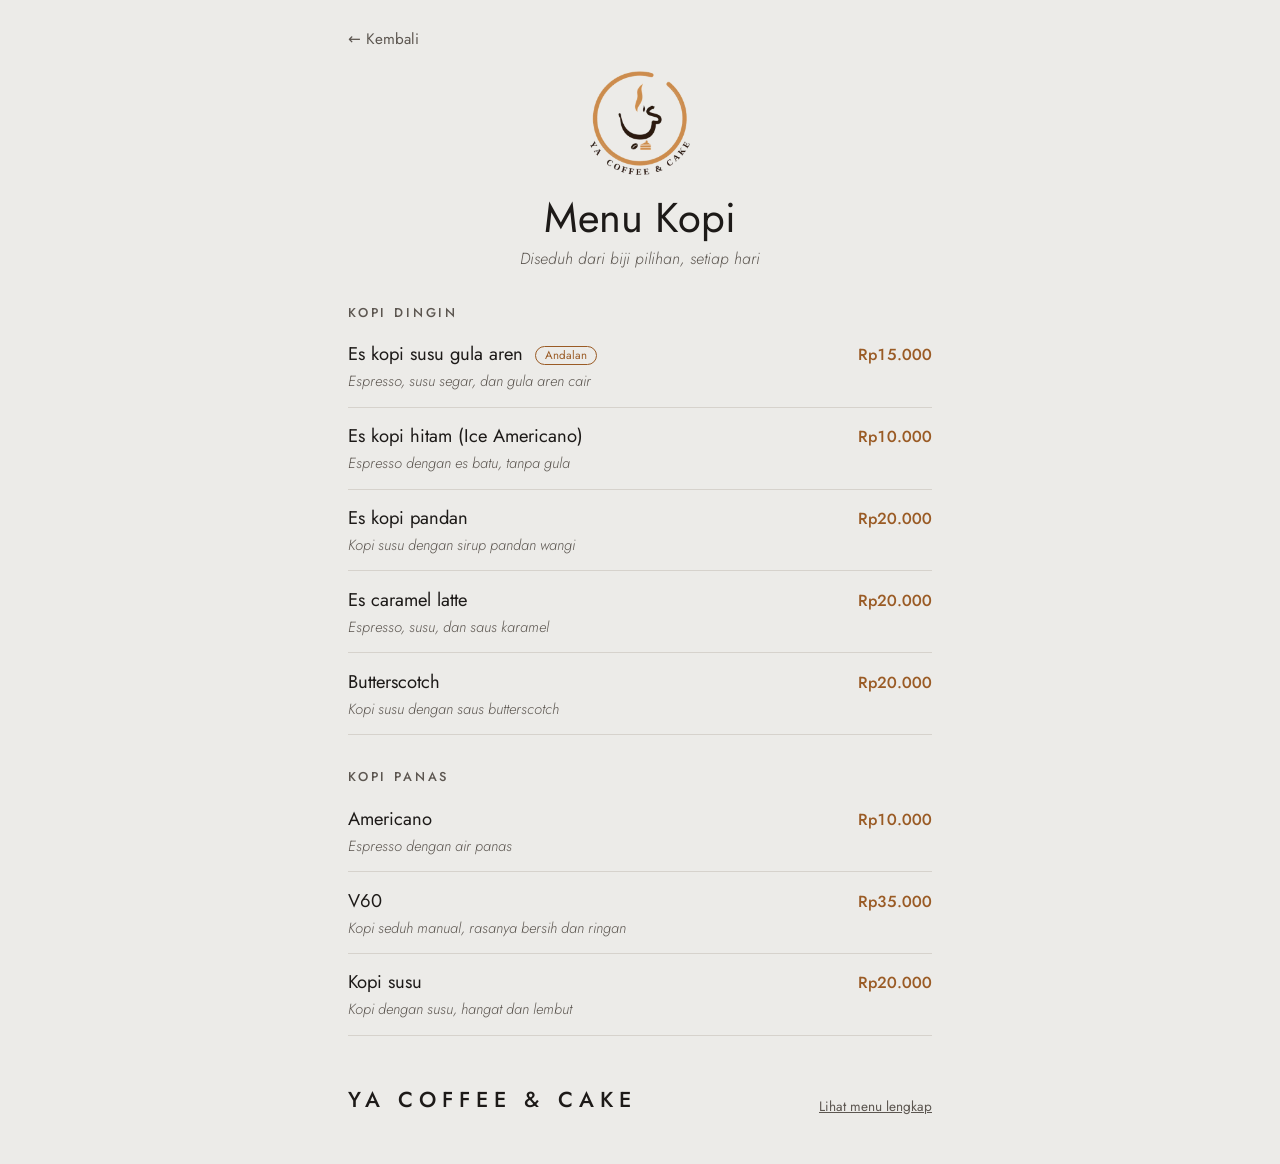
==== kopi.html @ 6aad4c63 "Add files via upload" ====
<!DOCTYPE html>
<html lang="id">
<head>
<meta charset="UTF-8">
<meta name="viewport" content="width=device-width, initial-scale=1, viewport-fit=cover">
<meta name="color-scheme" content="light">
<title>Menu Kopi · YA Coffee &amp; Cake</title>
<link rel="preconnect" href="https://fonts.googleapis.com">
<link rel="preconnect" href="https://fonts.gstatic.com" crossorigin>
<link href="https://fonts.googleapis.com/css2?family=Jost:ital,wght@0,300;0,400;0,500;1,300;1,400&display=swap" rel="stylesheet">
<style>
  :root {
    --latar: #ecebe8;
    --tinta: #1d1a18;
    --tinta-redup: #5c5650;
    --karamel: #9a5b25;
    --garis: #d6d2cc;
    padding-top: env(safe-area-inset-top, 0px);
    padding-bottom: env(safe-area-inset-bottom, 0px);
  }
  * { box-sizing: border-box; }
  body {
    margin: 0;
    background: var(--latar);
    color: var(--tinta);
    font-family: "Jost", "Segoe UI", system-ui, sans-serif;
    line-height: 1.5;
  }
  .halaman { max-width: 40rem; margin: 0 auto; padding: 1.5rem 1.75rem 3rem; }

  .kembali {
    display: inline-block;
    color: var(--tinta-redup);
    text-decoration: none;
    font-size: 0.95rem;
    padding: 0.25rem 0;
  }
  .kembali:hover { color: var(--karamel); }
  .kembali:focus-visible { outline: 3px solid var(--karamel); outline-offset: 3px; }

  .logo { display: block; width: 100px; height: auto; margin: 1rem auto 1.25rem; }
  h1 {
    font-weight: 400;
    font-size: clamp(2rem, 8vw, 2.6rem);
    line-height: 1.1;
    text-align: center;
    margin: 0 0 0.4rem;
  }
  .sub { text-align: center; color: var(--tinta-redup); font-style: italic; font-weight: 300; margin: 0 0 2rem; }

  h2 {
    font-weight: 500;
    font-size: 0.8rem;
    letter-spacing: 0.22em;
    text-transform: uppercase;
    color: var(--tinta-redup);
    margin: 2rem 0 0.25rem;
  }
  ul { list-style: none; margin: 0; padding: 0; }
  li { padding: 0.9rem 0; border-bottom: 1px solid var(--garis); }
  .baris { display: flex; justify-content: space-between; align-items: baseline; gap: 1rem; }
  .nama { font-size: 1.15rem; }
  .harga { font-weight: 500; color: var(--karamel); font-variant-numeric: tabular-nums; white-space: nowrap; }
  .ket { margin: 0.15rem 0 0; font-style: italic; font-weight: 300; font-size: 0.92rem; color: var(--tinta-redup); }
  .andalan {
    display: inline-block;
    margin-left: 0.4rem;
    padding: 0 0.55rem;
    border: 1px solid var(--karamel);
    border-radius: 999px;
    color: var(--karamel);
    font-size: 0.72rem;
    vertical-align: 0.15em;
  }

  footer {
    margin-top: 3rem;
    display: flex;
    justify-content: space-between;
    align-items: flex-end;
    gap: 1rem;
    flex-wrap: wrap;
  }
  .merek { font-weight: 500; font-size: 1.35rem; letter-spacing: 0.28em; text-transform: uppercase; margin: 0; }
  .info { margin: 0; font-size: 0.85rem; color: var(--tinta-redup); }
  .info a { color: inherit; }

  /* Logo bisa diklik, kembali ke halaman utama */
  .logo-link { display: block; width: fit-content; margin: 0 auto; border-radius: 50%; }
  .logo-link .logo { transition: transform 0.3s ease; }
  @media (hover: hover) { .logo-link:hover .logo { transform: scale(1.06); } }
  .logo-link:focus-visible { outline: 3px solid #9a5b25; outline-offset: 4px; }
  @media (prefers-reduced-motion: reduce) { .logo-link .logo { transition: none; } }
</style>
</head>
<body>
<main class="halaman">

  <a class="kembali" href="index.html">← Kembali</a>

  <a class="logo-link" href="index.html" aria-label="Ke halaman utama"><img class="logo" src="[data-uri]" alt="Logo YA Coffee &amp; Cake"></a>
  <h1>Menu Kopi</h1>
  <p class="sub">Diseduh dari biji pilihan, setiap hari</p>

  <!--
    CARA MENGUBAH MENU:
    satu menu = satu <li>...</li>. Salin untuk menambah, hapus untuk mengurangi.
    Hapus <span class="andalan">Andalan</span> kalau bukan menu andalan.
  -->

  <h2>Kopi dingin</h2>
  <ul>
    <li>
      <div class="baris"><span class="nama">Es kopi susu gula aren <span class="andalan">Andalan</span></span><span class="harga">Rp15.000</span></div>
      <p class="ket">Espresso, susu segar, dan gula aren cair</p>
    </li>
    <li>
      <div class="baris"><span class="nama">Es kopi hitam (Ice Americano)</span><span class="harga">Rp10.000</span></div>
      <p class="ket">Espresso dengan es batu, tanpa gula</p>
    </li>
    <li>
      <div class="baris"><span class="nama">Es kopi pandan</span><span class="harga">Rp20.000</span></div>
      <p class="ket">Kopi susu dengan sirup pandan wangi</p>
    </li>
    <li>
      <div class="baris"><span class="nama">Es caramel latte</span><span class="harga">Rp20.000</span></div>
      <p class="ket">Espresso, susu, dan saus karamel</p>
    </li>
    <li>
      <div class="baris"><span class="nama">Butterscotch</span><span class="harga">Rp20.000</span></div>
      <p class="ket">Kopi susu dengan saus butterscotch</p>
    </li>
  </ul>

  <h2>Kopi panas</h2>
  <ul>
    <li>
      <div class="baris"><span class="nama">Americano</span><span class="harga">Rp10.000</span></div>
      <p class="ket">Espresso dengan air panas</p>
    </li>
    <li>
      <div class="baris"><span class="nama">V60</span><span class="harga">Rp35.000</span></div>
      <p class="ket">Kopi seduh manual, rasanya bersih dan ringan</p>
    </li>
    <li>
      <div class="baris"><span class="nama">Kopi susu</span><span class="harga">Rp20.000</span></div>
      <p class="ket">Kopi dengan susu, hangat dan lembut</p>
    </li>
  </ul>

  <footer>
    <p class="merek">YA Coffee &amp; Cake</p>
    <p class="info"><a href="menu.html">Lihat menu lengkap</a></p>
  </footer>

</main>
</body>
</html>
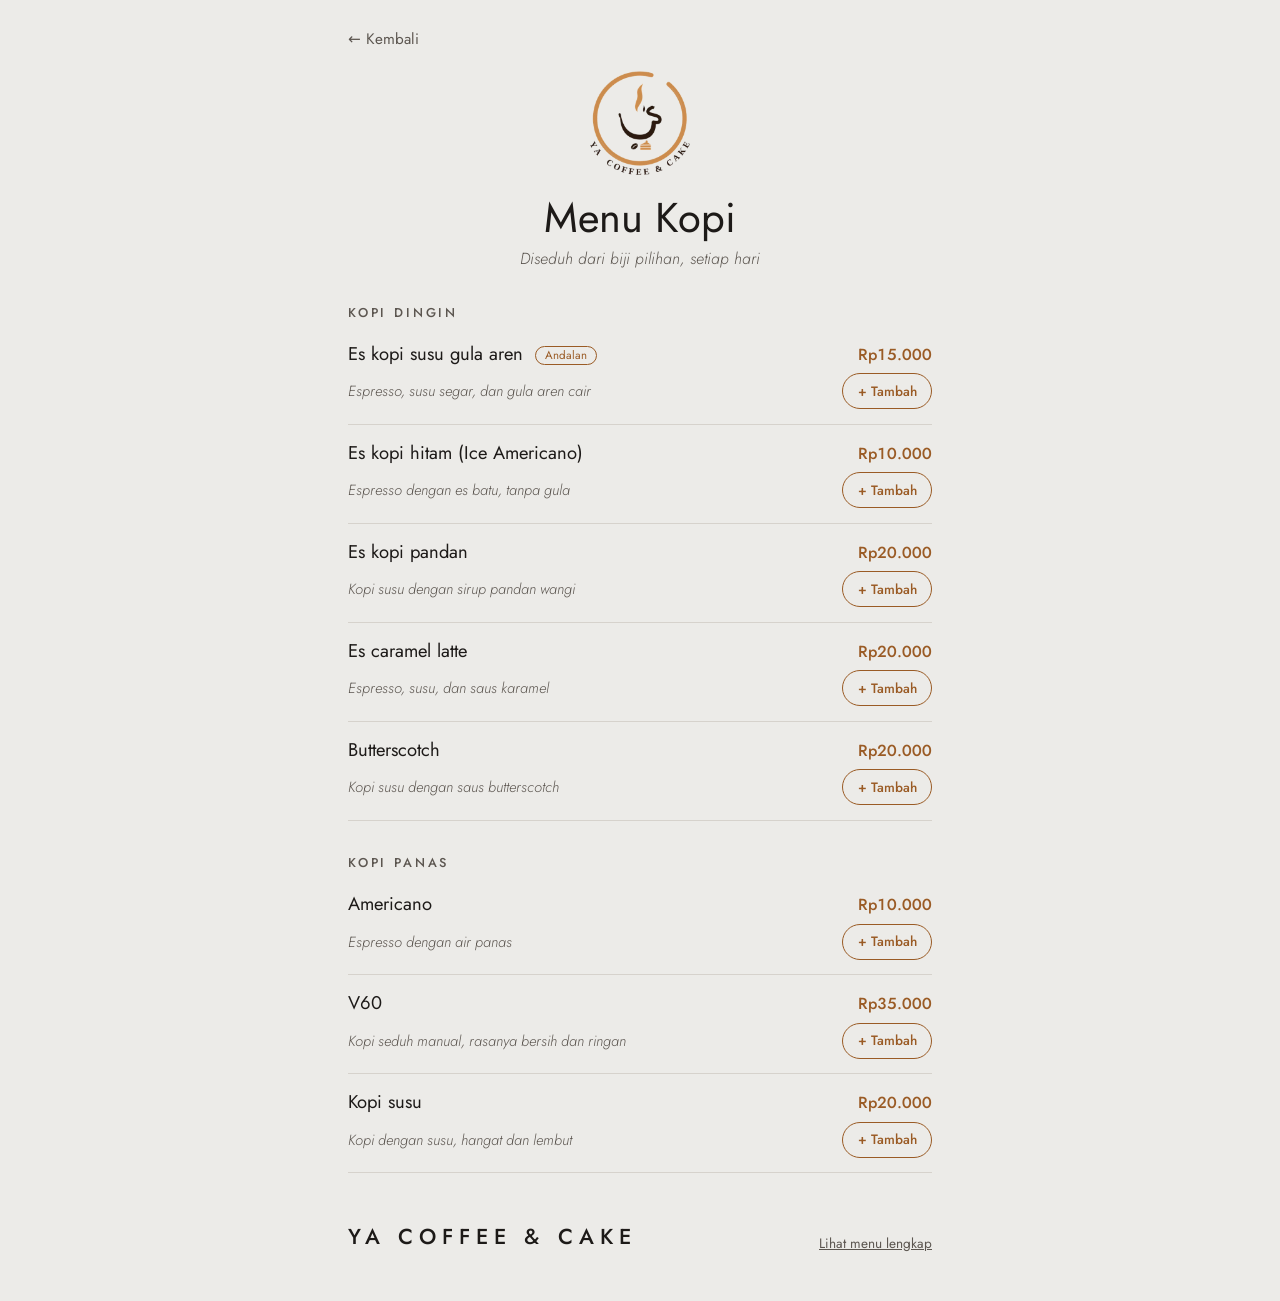
==== commit dca9430a: "Add files via upload" ====
--- a/kopi.html
+++ b/kopi.html
@@ -91,6 +91,116 @@
   @media (hover: hover) { .logo-link:hover .logo { transform: scale(1.06); } }
   .logo-link:focus-visible { outline: 3px solid #9a5b25; outline-offset: 4px; }
   @media (prefers-reduced-motion: reduce) { .logo-link .logo { transition: none; } }
+
+  /* ===================================================
+     STATUS BUKA/TUTUP + PESAN LEWAT WHATSAPP
+     =================================================== */
+  #ya-status {
+    display: flex; width: fit-content; margin: 0 auto 1.5rem;
+    align-items: center; gap: 0.5rem;
+    padding: 0.35rem 0.95rem; border-radius: 999px;
+    font-size: 0.85rem; background: rgba(255, 255, 255, 0.65); color: #3b342e;
+  }
+  .ya-titik { width: 8px; height: 8px; border-radius: 50%; background: #a39b92; flex-shrink: 0; }
+  #ya-status.ya-buka .ya-titik { background: #2f9e5b; animation: ya-denyut 2.2s infinite; }
+  @keyframes ya-denyut {
+    0% { box-shadow: 0 0 0 0 rgba(47, 158, 91, 0.55); }
+    70%, 100% { box-shadow: 0 0 0 8px rgba(47, 158, 91, 0); }
+  }
+
+  .ya-ctl { display: inline-flex; align-items: center; gap: 0.3rem; flex-shrink: 0; }
+  .ya-tambah {
+    font: inherit; font-size: 0.85rem; font-weight: 500; color: #9a5b25;
+    background: transparent; border: 1.5px solid #9a5b25; border-radius: 999px;
+    padding: 0.3rem 0.9rem; min-height: 36px; cursor: pointer;
+  }
+  .ya-tambah:hover { background: #9a5b25; color: #fff; }
+  .ya-kurang, .ya-plus {
+    width: 34px; height: 34px; border-radius: 50%; cursor: pointer;
+    border: 1.5px solid #9a5b25; background: #9a5b25; color: #fff;
+    font: inherit; font-size: 1.15rem; line-height: 1; padding: 0;
+  }
+  .ya-kurang { background: transparent; color: #9a5b25; }
+  .ya-jml { min-width: 1.6rem; text-align: center; font-weight: 500; font-variant-numeric: tabular-nums; }
+  .ya-ctl button:focus-visible, #ya-bar:focus-visible, .ya-panel :focus-visible { outline: 3px solid #e2a564; outline-offset: 2px; }
+  .ya-bawah { display: flex; justify-content: space-between; align-items: center; gap: 1rem; margin-top: 0.35rem; }
+  .ya-bawah .ket { margin: 0; }
+  li.ya-polos { align-items: center; }
+  li.ya-polos > span:first-child { flex: 1; }
+
+  #ya-bar {
+    position: fixed; z-index: 50; left: 50%; transform: translateX(-50%);
+    bottom: calc(16px + env(safe-area-inset-bottom, 0px));
+    width: min(560px, calc(100% - 32px));
+    display: flex; justify-content: space-between; align-items: center; gap: 1rem;
+    padding: 0.95rem 1.3rem; border: 0; border-radius: 999px;
+    background: #1d1a18; color: #fff; font: inherit; font-weight: 500; cursor: pointer;
+    box-shadow: 0 14px 32px -12px rgba(0, 0, 0, 0.5);
+  }
+  #ya-bar[hidden] { display: none; }
+  #ya-bar .ya-total { color: #f1c28f; }
+  body.ya-ada { padding-bottom: 96px; }
+
+  #ya-lembar {
+    position: fixed; inset: 0; z-index: 60; background: rgba(20, 14, 10, 0.45);
+    display: flex; align-items: flex-end; justify-content: center;
+  }
+  #ya-lembar[hidden] { display: none; }
+  .ya-panel {
+    background: #fffdf9; color: #1d1a18; width: min(560px, 100%); max-height: 90vh; overflow: auto;
+    border-radius: 22px 22px 0 0; padding: 1.25rem 1.25rem calc(1.5rem + env(safe-area-inset-bottom, 0px));
+    font-family: "Jost", "Segoe UI", system-ui, sans-serif; line-height: 1.45;
+    animation: ya-naik 0.28s ease-out;
+  }
+  @keyframes ya-naik { from { transform: translateY(48px); opacity: 0; } }
+  .ya-kepala { display: flex; justify-content: space-between; align-items: center; margin-bottom: 0.25rem; }
+  .ya-judul { font-size: 1.3rem; font-weight: 500; margin: 0; }
+  .ya-tutup-btn { width: 40px; height: 40px; border: 0; border-radius: 50%; background: #f1ebe3; font-size: 1.3rem; cursor: pointer; color: inherit; }
+  .ya-info-tutup { background: #f6ece0; color: #7a4a1f; border-radius: 12px; padding: 0.7rem 0.9rem; font-size: 0.9rem; margin: 0.75rem 0 0; }
+  .ya-baris { display: grid; grid-template-columns: 1fr auto; align-items: center; gap: 0.1rem 1rem; padding: 0.8rem 0; border-bottom: 1px solid #ebe4da; }
+  .ya-nama { font-size: 1rem; }
+  .ya-sub { font-size: 0.85rem; color: #6b635b; grid-column: 1; }
+  .ya-jumlah { display: flex; justify-content: space-between; font-weight: 500; font-size: 1.05rem; padding: 0.9rem 0 0.25rem; }
+  .ya-jumlah span:last-child { color: #9a5b25; }
+  .ya-label { display: block; font-size: 0.85rem; color: #5c5650; margin: 1rem 0 0.35rem; }
+  .ya-panel input[type="text"], .ya-panel textarea {
+    width: 100%; box-sizing: border-box; font: inherit; font-size: 16px; color: inherit;
+    padding: 0.65rem 0.85rem; border: 1.5px solid #ddd6cc; border-radius: 12px; background: #fff;
+  }
+  .ya-panel textarea { resize: vertical; min-height: 64px; }
+  .ya-pilih { display: flex; gap: 0.5rem; flex-wrap: wrap; }
+  .ya-opsi { position: relative; }
+  .ya-opsi input { position: absolute; opacity: 0; pointer-events: none; }
+  .ya-opsi span { display: inline-block; padding: 0.5rem 1rem; border-radius: 999px; border: 1.5px solid #ddd6cc; cursor: pointer; font-size: 0.95rem; }
+  .ya-opsi input:checked + span { background: #1d1a18; border-color: #1d1a18; color: #fff; }
+  .ya-opsi input:focus-visible + span { outline: 3px solid #e2a564; outline-offset: 2px; }
+  #ya-meja-wrap[hidden] { display: none; }
+  .ya-kirim {
+    display: flex; justify-content: center; align-items: center; margin-top: 1.4rem;
+    padding: 1rem; border-radius: 999px; background: #1f8f4e; color: #fff;
+    font-weight: 500; font-size: 1.02rem; text-decoration: none;
+  }
+  .ya-kirim:hover { background: #18773f; }
+  .ya-kosongkan { display: block; margin: 0.9rem auto 0; background: none; border: 0; color: #8a8178; font: inherit; font-size: 0.85rem; text-decoration: underline; cursor: pointer; }
+  footer .info a { color: inherit; }
+  @media (prefers-reduced-motion: reduce) {
+    .ya-panel { animation: none; }
+    #ya-status.ya-buka .ya-titik { animation: none; }
+  }
+
+  /* ====== MENU HABIS + SAPAAN ====== */
+  .habis {
+    display: inline-block; margin-left: 0.4rem; padding: 0 0.55rem;
+    border-radius: 999px; background: #e3ddd5; color: #5f5850;
+    font-size: 0.72rem; font-weight: 500; vertical-align: 0.15em; white-space: nowrap;
+  }
+  li.ya-habis .nama, li.ya-habis > span:first-child, li.ya-habis .ket { color: #8f877e; }
+  li.ya-habis .harga { color: #a39b92; text-decoration: line-through; }
+  .item.ya-habis .harga { color: #a39b92; text-decoration: line-through; }
+  .item.ya-habis .foto { filter: grayscale(0.7) drop-shadow(0 14px 14px rgba(40, 25, 15, 0.18)); }
+  #ya-sapa {
+    text-align: center; margin: 0 0 0.6rem; font-size: 1.05rem; color: #1d1a18;
+  }
 </style>
 </head>
 <body>
@@ -108,6 +218,7 @@
     Hapus <span class="andalan">Andalan</span> kalau bukan menu andalan.
   -->
 
+  <div id="ya-menu" data-halaman="kopi">
   <h2>Kopi dingin</h2>
   <ul>
     <li>
@@ -147,6 +258,7 @@
       <p class="ket">Kopi dengan susu, hangat dan lembut</p>
     </li>
   </ul>
+  </div>
 
   <footer>
     <p class="merek">YA Coffee &amp; Cake</p>
@@ -154,5 +266,379 @@
   </footer>
 
 </main>
+
+<!-- Tombol pesanan (muncul setelah pelanggan menambah menu) -->
+<button id="ya-bar" type="button" hidden></button>
+
+<!-- Lembar pesanan -->
+<div id="ya-lembar" hidden>
+  <div class="ya-panel" role="dialog" aria-modal="true" aria-labelledby="ya-judul">
+    <div class="ya-kepala">
+      <p class="ya-judul" id="ya-judul">Pesananmu</p>
+      <button class="ya-tutup-btn" type="button" aria-label="Tutup">×</button>
+    </div>
+    <p class="ya-info-tutup" id="ya-info-tutup" hidden></p>
+    <div id="ya-daftar"></div>
+    <div class="ya-jumlah"><span>Total</span><span id="ya-total"></span></div>
+
+    <label class="ya-label" for="ya-nama">Nama</label>
+    <input type="text" id="ya-nama" autocomplete="given-name" placeholder="Nama untuk pesanan">
+
+    <span class="ya-label">Pesanan untuk</span>
+    <div class="ya-pilih">
+      <label class="ya-opsi"><input type="radio" name="ya-cara" value="Makan di sini" checked><span>Makan di sini</span></label>
+      <label class="ya-opsi"><input type="radio" name="ya-cara" value="Bawa pulang"><span>Bawa pulang</span></label>
+    </div>
+    <div id="ya-meja-wrap">
+      <label class="ya-label" for="ya-meja">Nomor meja (kalau sudah duduk)</label>
+      <input type="text" id="ya-meja" inputmode="numeric" placeholder="Contoh: 4">
+    </div>
+
+    <label class="ya-label" for="ya-catatan">Catatan (opsional)</label>
+    <textarea id="ya-catatan" placeholder="Contoh: es sedikit, gula dikurangi"></textarea>
+
+    <a class="ya-kirim" id="ya-kirim" href="#" target="_blank" rel="noopener">Kirim pesanan lewat WhatsApp</a>
+    <button class="ya-kosongkan" type="button" id="ya-kosongkan">Kosongkan pesanan</button>
+  </div>
+</div>
+
+<script>
+/* ===================================================
+   PENGATURAN (boleh diubah)
+   =================================================== */
+var YA_WA    = '6285186171117';   // nomor WhatsApp (pakai 62, tanpa 0 di depan)
+var YA_BUKA  = '06:30';           // jam buka
+var YA_TUTUP = '22:30';           // jam tutup
+
+(function () {
+  var KEY = 'yaPesanan';
+  function keMenit(j) { var p = j.split(':'); return (+p[0]) * 60 + (+p[1]); }
+  function jamTeks(j) { return j.replace(':', '.'); }
+  var BUKA = keMenit(YA_BUKA), TUTUP = keMenit(YA_TUTUP);
+  function rp(n) { return 'Rp' + n.toLocaleString('id-ID'); }
+
+  /* ---------- Jam di Indonesia bagian barat (WIB) ---------- */
+  function menitSekarang() {
+    try {
+      var p = new Intl.DateTimeFormat('en-GB', { timeZone: 'Asia/Jakarta', hour: '2-digit', minute: '2-digit', hourCycle: 'h23' }).formatToParts(new Date());
+      var h = 0, m = 0;
+      p.forEach(function (x) { if (x.type === 'hour') h = +x.value; if (x.type === 'minute') m = +x.value; });
+      return h * 60 + m;
+    } catch (e) { var d = new Date(); return d.getHours() * 60 + d.getMinutes(); }
+  }
+  function status() {
+    var t = menitSekarang();
+    if (t >= BUKA && t < TUTUP) {
+      var sisa = TUTUP - t;
+      return { buka: true, teks: sisa <= 30 ? 'Buka · tutup ' + sisa + ' menit lagi' : 'Buka sekarang · tutup pukul ' + jamTeks(YA_TUTUP) };
+    }
+    return { buka: false, teks: 'Sedang tutup · buka ' + (t < BUKA ? 'hari ini' : 'besok') + ' pukul ' + jamTeks(YA_BUKA) };
+  }
+  function tampilStatus() {
+    var el = document.getElementById('ya-status');
+    if (!el) return;
+    var s = status();
+    el.className = s.buka ? 'ya-buka' : 'ya-tutup';
+    el.innerHTML = '<span class="ya-titik" aria-hidden="true"></span><span></span>';
+    el.lastChild.textContent = s.teks;
+  }
+  tampilStatus();
+  setInterval(tampilStatus, 60000);
+
+  /* ---------- Keranjang (tersimpan selama tab terbuka) ---------- */
+  var cart = {};
+  try { cart = JSON.parse(sessionStorage.getItem(KEY)) || {}; } catch (e) {}
+  function simpan() { try { sessionStorage.setItem(KEY, JSON.stringify(cart)); } catch (e) {} }
+  function ubah(nama, harga, d) {
+    var q = (cart[nama] ? cart[nama].q : 0) + d;
+    if (q <= 0) delete cart[nama]; else cart[nama] = { h: harga, q: q };
+    simpan(); gambarUlang();
+  }
+
+  function buatCtl(nama, harga) {
+    var ctl = document.createElement('div');
+    ctl.className = 'ya-ctl';
+    ctl.addEventListener('click', function (e) {
+      var b = e.target.closest('button'); if (!b) return;
+      ubah(nama, harga, b.classList.contains('ya-kurang') ? -1 : 1);
+      var fokus = ctl.querySelector(b.classList.contains('ya-kurang') && !cart[nama] ? '.ya-tambah' : '.' + b.className);
+      if (fokus) fokus.focus();
+    });
+    ctl.gambar = function () {
+      var q = cart[nama] ? cart[nama].q : 0;
+      ctl.innerHTML = q === 0
+        ? '<button type="button" class="ya-tambah">+ Tambah</button>'
+        : '<button type="button" class="ya-kurang">−</button><span class="ya-jml" aria-live="polite"></span><button type="button" class="ya-plus">+</button>';
+      ctl.querySelectorAll('button').forEach(function (b) {
+        b.setAttribute('aria-label', (b.classList.contains('ya-kurang') ? 'Kurangi ' : 'Tambah ') + nama);
+      });
+      if (q) ctl.querySelector('.ya-jml').textContent = q;
+    };
+    return ctl;
+  }
+
+  /* ---------- Pasang tombol "Tambah" di setiap menu ---------- */
+  var semuaCtl = [];
+  function pasang() {
+  semuaCtl = [];
+  document.querySelectorAll('main ul li').forEach(function (li) {
+    var hEl = li.querySelector('.harga'); if (!hEl) return;
+    var harga = parseInt(hEl.textContent.replace(/\D/g, ''), 10); if (!harga) return;
+    var nEl = li.querySelector('.nama') || li.querySelector('span');
+    var salin = nEl.cloneNode(true);
+    salin.querySelectorAll('.andalan, .favorit, .habis').forEach(function (x) { x.remove(); });
+    var nama = salin.textContent.replace(/\s+/g, ' ').trim();
+    if (li.classList.contains('ya-habis')) { if (cart[nama]) { delete cart[nama]; simpan(); } return; }
+    if (cart[nama] && cart[nama].h !== harga) { cart[nama].h = harga; simpan(); }
+    if (li.querySelector('.ya-ctl')) return;
+    var ctl = buatCtl(nama, harga);
+    if (li.querySelector('.baris')) {
+      var bawah = document.createElement('div'); bawah.className = 'ya-bawah';
+      var ket = li.querySelector('.ket');
+      if (ket) bawah.appendChild(ket); else bawah.appendChild(document.createElement('span'));
+      bawah.appendChild(ctl); li.appendChild(bawah);
+    } else { li.classList.add('ya-polos'); li.appendChild(ctl); }
+    semuaCtl.push(ctl);
+  });
+  }
+  pasang();
+  // Dipanggil lagi setelah menu dari Google Sheets selesai dimuat
+  window.yaPasang = function () { pasang(); gambarUlang(); };
+
+  var bar = document.getElementById('ya-bar');
+  var lembar = document.getElementById('ya-lembar');
+  var daftar = document.getElementById('ya-daftar');
+  var kirim = document.getElementById('ya-kirim');
+
+  function hitung() {
+    var n = 0, total = 0;
+    Object.keys(cart).forEach(function (k) { n += cart[k].q; total += cart[k].q * cart[k].h; });
+    return { n: n, total: total };
+  }
+
+  function gambarUlang() {
+    semuaCtl.forEach(function (c) { c.gambar(); });
+    var h = hitung();
+    bar.hidden = h.n === 0;
+    document.body.classList.toggle('ya-ada', h.n > 0);
+    bar.innerHTML = '<span>' + h.n + ' item · <span class="ya-total">' + rp(h.total) + '</span></span><span>Lihat pesanan →</span>';
+    if (!lembar.hidden) gambarLembar();
+  }
+
+  function gambarLembar() {
+    var h = hitung();
+    if (h.n === 0) { tutupLembar(); return; }
+    daftar.innerHTML = '';
+    Object.keys(cart).forEach(function (nama) {
+      var it = cart[nama];
+      var row = document.createElement('div'); row.className = 'ya-baris';
+      var n = document.createElement('div'); n.className = 'ya-nama'; n.textContent = nama;
+      var ctl = buatCtl(nama, it.h); ctl.gambar(); ctl.style.gridRow = 'span 2';
+      var s = document.createElement('div'); s.className = 'ya-sub'; s.textContent = it.q + ' × ' + rp(it.h) + ' = ' + rp(it.q * it.h);
+      row.appendChild(n); row.appendChild(ctl); row.appendChild(s);
+      daftar.appendChild(row);
+    });
+    document.getElementById('ya-total').textContent = rp(h.total);
+    var st = status(), info = document.getElementById('ya-info-tutup');
+    info.hidden = st.buka;
+    info.textContent = 'Kedai sedang tutup. Pesananmu tetap terkirim dan akan kami balas saat buka pukul ' + jamTeks(YA_BUKA) + '.';
+  }
+
+  var pemicu = null;
+  function bukaLembar() {
+    pemicu = document.activeElement;
+    lembar.hidden = false; document.body.style.overflow = 'hidden';
+    gambarLembar(); lembar.querySelector('.ya-tutup-btn').focus();
+  }
+  function tutupLembar() {
+    lembar.hidden = true; document.body.style.overflow = '';
+    if (pemicu && pemicu.focus && !bar.hidden) pemicu.focus();
+  }
+
+  bar.addEventListener('click', bukaLembar);
+  lembar.querySelector('.ya-tutup-btn').addEventListener('click', tutupLembar);
+  lembar.addEventListener('click', function (e) { if (e.target === lembar) tutupLembar(); });
+  document.addEventListener('keydown', function (e) { if (e.key === 'Escape' && !lembar.hidden) tutupLembar(); });
+
+  // Nomor meja hanya untuk "Makan di sini"
+  lembar.querySelectorAll('input[name="ya-cara"]').forEach(function (r) {
+    r.addEventListener('change', function () {
+      document.getElementById('ya-meja-wrap').hidden = r.value !== 'Makan di sini' || !r.checked;
+    });
+  });
+
+  // Ingat nama pelanggan selama tab terbuka
+  var namaEl = document.getElementById('ya-nama');
+  try { namaEl.value = sessionStorage.getItem('yaNama') || ''; } catch (e) {}
+  namaEl.addEventListener('input', function () { try { sessionStorage.setItem('yaNama', namaEl.value); } catch (e) {} });
+
+  // Susun pesan WhatsApp tepat sebelum dikirim
+  kirim.addEventListener('click', function () {
+    var h = hitung();
+    var baris = ['Halo YA Coffee & Cake, saya mau pesan:', ''];
+    Object.keys(cart).forEach(function (nama) {
+      baris.push(cart[nama].q + 'x ' + nama + ' — ' + rp(cart[nama].q * cart[nama].h));
+    });
+    baris.push('', 'Total: ' + rp(h.total));
+    var nama = namaEl.value.trim();
+    if (nama) baris.push('Nama: ' + nama);
+    var cara = lembar.querySelector('input[name="ya-cara"]:checked').value;
+    var meja = document.getElementById('ya-meja').value.trim();
+    baris.push(cara + (cara === 'Makan di sini' && meja ? ', meja ' + meja : ''));
+    var cat = document.getElementById('ya-catatan').value.trim();
+    if (cat) baris.push('Catatan: ' + cat);
+    kirim.href = 'https://wa.me/' + YA_WA + '?text=' + encodeURIComponent(baris.join('\n'));
+  });
+
+  document.getElementById('ya-kosongkan').addEventListener('click', function () {
+    cart = {}; simpan(); gambarUlang(); tutupLembar();
+  });
+
+  gambarUlang();
+})();
+</script>
+
+<script>
+/* ===================================================
+   MENU DARI GOOGLE SHEETS
+   Tempel tautan CSV dari "Publikasikan ke web" di antara tanda kutip.
+   Kalau kosong atau gagal dimuat, menu yang tertulis di file ini yang tampil.
+   =================================================== */
+var YA_SHEET = 'https://docs.google.com/spreadsheets/d/e/2PACX-1vQsOLSZKUcKFPdyYLq6pPIkZIhB8BOPN4JAHyvYdrIQxeJjs_VNKQwF5mA3CpvPQ_IzkK76TggkqR0T/pub?gid=1622267089&single=true&output=csv';
+
+(function () {
+  /* ---------- Sapaan sesuai jam (WIB) ---------- */
+  var sapa = document.getElementById('ya-sapa');
+  if (sapa) {
+    var jam = new Date().getHours();
+    try { jam = +new Intl.DateTimeFormat('en-GB', { timeZone: 'Asia/Jakarta', hour: '2-digit', hourCycle: 'h23' }).format(new Date()); } catch (e) {}
+    sapa.textContent =
+      jam >= 4 && jam < 11 ? 'Selamat pagi. Kopi pertama hari ini?' :
+      jam >= 11 && jam < 15 ? 'Selamat siang. Butuh yang dingin-dingin?' :
+      jam >= 15 && jam < 18 ? 'Selamat sore. Saatnya ngopi dan ngemil.' :
+                              'Selamat malam. Masih sempat secangkir lagi.';
+  }
+
+  if (!YA_SHEET) return;
+
+  function rp(n) { return 'Rp' + n.toLocaleString('id-ID'); }
+  function ya(v) { return /^(true|ya|y|x|1|v|✓|habis|andalan)$/i.test((v || '').trim()); }
+  function el(tag, cls, teks) { var e = document.createElement(tag); if (cls) e.className = cls; if (teks != null) e.textContent = teks; return e; }
+
+  function bacaCSV(t) {
+    var baris = [], kol = [], sel = '', kutip = false;
+    for (var i = 0; i < t.length; i++) {
+      var c = t[i];
+      if (kutip) {
+        if (c === '"') { if (t[i + 1] === '"') { sel += '"'; i++; } else kutip = false; }
+        else sel += c;
+      } else if (c === '"') kutip = true;
+      else if (c === ',') { kol.push(sel); sel = ''; }
+      else if (c === '\n' || c === '\r') {
+        if (c === '\r' && t[i + 1] === '\n') i++;
+        kol.push(sel); baris.push(kol); kol = []; sel = '';
+      } else sel += c;
+    }
+    if (sel || kol.length) { kol.push(sel); baris.push(kol); }
+    return baris;
+  }
+
+  function halamanDari(v) {
+    v = (v || '').trim().toLowerCase();
+    if (v.indexOf('kue') === 0 || v.indexOf('roti') === 0) return 'kue';
+    if (v.indexOf('spesial') === 0) return 'spesial';
+    if (v.indexOf('kopi') === 0) return 'kopi';
+    return v || 'lainnya';
+  }
+
+  function ambilData(teks) {
+    var b = bacaCSV(teks); if (b.length < 2) return [];
+    var kepala = b[0].map(function (h) { return h.trim().toLowerCase(); });
+    function idx(n) { return kepala.indexOf(n); }
+    var iH = idx('halaman'), iK = idx('kategori'), iN = idx('nama'), iP = idx('harga'),
+        iKet = idx('keterangan'), iA = idx('andalan'), iX = idx('habis');
+    return b.slice(1).map(function (r) {
+      return {
+        halaman: halamanDari(r[iH]), kategori: (r[iK] || '').trim(), nama: (r[iN] || '').trim(),
+        harga: parseInt((r[iP] || '').replace(/\D/g, ''), 10) || 0, ket: (r[iKet] || '').trim(),
+        andalan: ya(r[iA]), habis: ya(r[iX])
+      };
+    }).filter(function (m) { return m.nama && m.harga; });
+  }
+
+  function kelompok(daftar, kunci) {
+    var urut = [], isi = {};
+    daftar.forEach(function (m) { var k = kunci(m); if (!isi[k]) { isi[k] = []; urut.push(k); } isi[k].push(m); });
+    return urut.map(function (k) { return { judul: k, menu: isi[k] }; });
+  }
+
+  /* Gaya halaman Kopi / Kue / Spesial */
+  function itemDaftar(m) {
+    var li = el('li'); if (m.habis) li.className = 'ya-habis';
+    var baris = el('div', 'baris'), nama = el('span', 'nama', m.nama + ' ');
+    if (m.andalan) nama.appendChild(el('span', 'andalan', 'Andalan'));
+    if (m.habis) nama.appendChild(el('span', 'habis', 'Habis hari ini'));
+    baris.appendChild(nama); baris.appendChild(el('span', 'harga', rp(m.harga)));
+    li.appendChild(baris);
+    if (m.ket) li.appendChild(el('p', 'ket', m.ket));
+    return li;
+  }
+  /* Gaya halaman Menu lengkap */
+  function itemKartu(m) {
+    var li = el('li'); if (m.habis) li.className = 'ya-habis';
+    var nama = el('span', null, m.nama);
+    if (m.habis) nama.appendChild(el('span', 'habis', 'Habis hari ini'));
+    li.appendChild(nama); li.appendChild(el('span', 'harga', rp(m.harga)));
+    return li;
+  }
+
+  var JUDUL = { kopi: 'Kopi', lainnya: 'Bukan kopi', kue: 'Kue & roti', spesial: 'Spesial bulan ini' };
+  var URUT = ['kopi', 'lainnya', 'kue', 'spesial'];
+
+  function susunMenu(data) {
+    var wadah = document.getElementById('ya-menu');
+    if (wadah) {
+      var hal = wadah.getAttribute('data-halaman');
+      if (hal === 'semua') {
+        var kel = kelompok(data, function (m) { return m.halaman; });
+        kel.sort(function (a, b) { var x = URUT.indexOf(a.judul), y = URUT.indexOf(b.judul); return (x < 0 ? 99 : x) - (y < 0 ? 99 : y); });
+        wadah.innerHTML = '';
+        kel.forEach(function (g) {
+          var sec = el('section'), h2 = el('h2'), judul = JUDUL[g.judul] || (g.judul.charAt(0).toUpperCase() + g.judul.slice(1));
+          if (g.judul === 'spesial') h2.appendChild(el('span', 'pil', judul)); else h2.textContent = judul;
+          var ul = el('ul'); g.menu.forEach(function (m) { ul.appendChild(itemKartu(m)); });
+          sec.appendChild(h2); sec.appendChild(ul); wadah.appendChild(sec);
+        });
+      } else {
+        var milik = data.filter(function (m) { return m.halaman === hal; });
+        if (milik.length) {
+          wadah.innerHTML = '';
+          kelompok(milik, function (m) { return m.kategori || 'Menu'; }).forEach(function (g) {
+            wadah.appendChild(el('h2', null, g.judul));
+            var ul = el('ul'); g.menu.forEach(function (m) { ul.appendChild(itemDaftar(m)); });
+            wadah.appendChild(ul);
+          });
+        }
+      }
+    }
+    /* Menu andalan di halaman depan */
+    document.querySelectorAll('[data-menu]').forEach(function (sec) {
+      var cari = sec.getAttribute('data-menu').toLowerCase();
+      var m = data.filter(function (x) { return x.nama.toLowerCase() === cari; })[0];
+      if (!m) return;
+      var h = sec.querySelector('.harga'); if (h) h.textContent = rp(m.harga);
+      sec.classList.toggle('ya-habis', m.habis);
+      var lama = sec.querySelector('.habis'); if (lama) lama.remove();
+      if (m.habis && h) h.insertAdjacentElement('afterend', el('p', 'habis', 'Habis hari ini'));
+    });
+    if (window.yaPasang) window.yaPasang();
+  }
+
+  var url = YA_SHEET + (YA_SHEET.indexOf('?') < 0 ? '?' : '&') + 't=' + Date.now();
+  fetch(url).then(function (r) { if (!r.ok) throw r; return r.text(); })
+    .then(function (t) { var d = ambilData(t); if (d.length) susunMenu(d); })
+    .catch(function () { /* gagal: menu bawaan tetap tampil */ });
+})();
+</script>
 </body>
 </html>
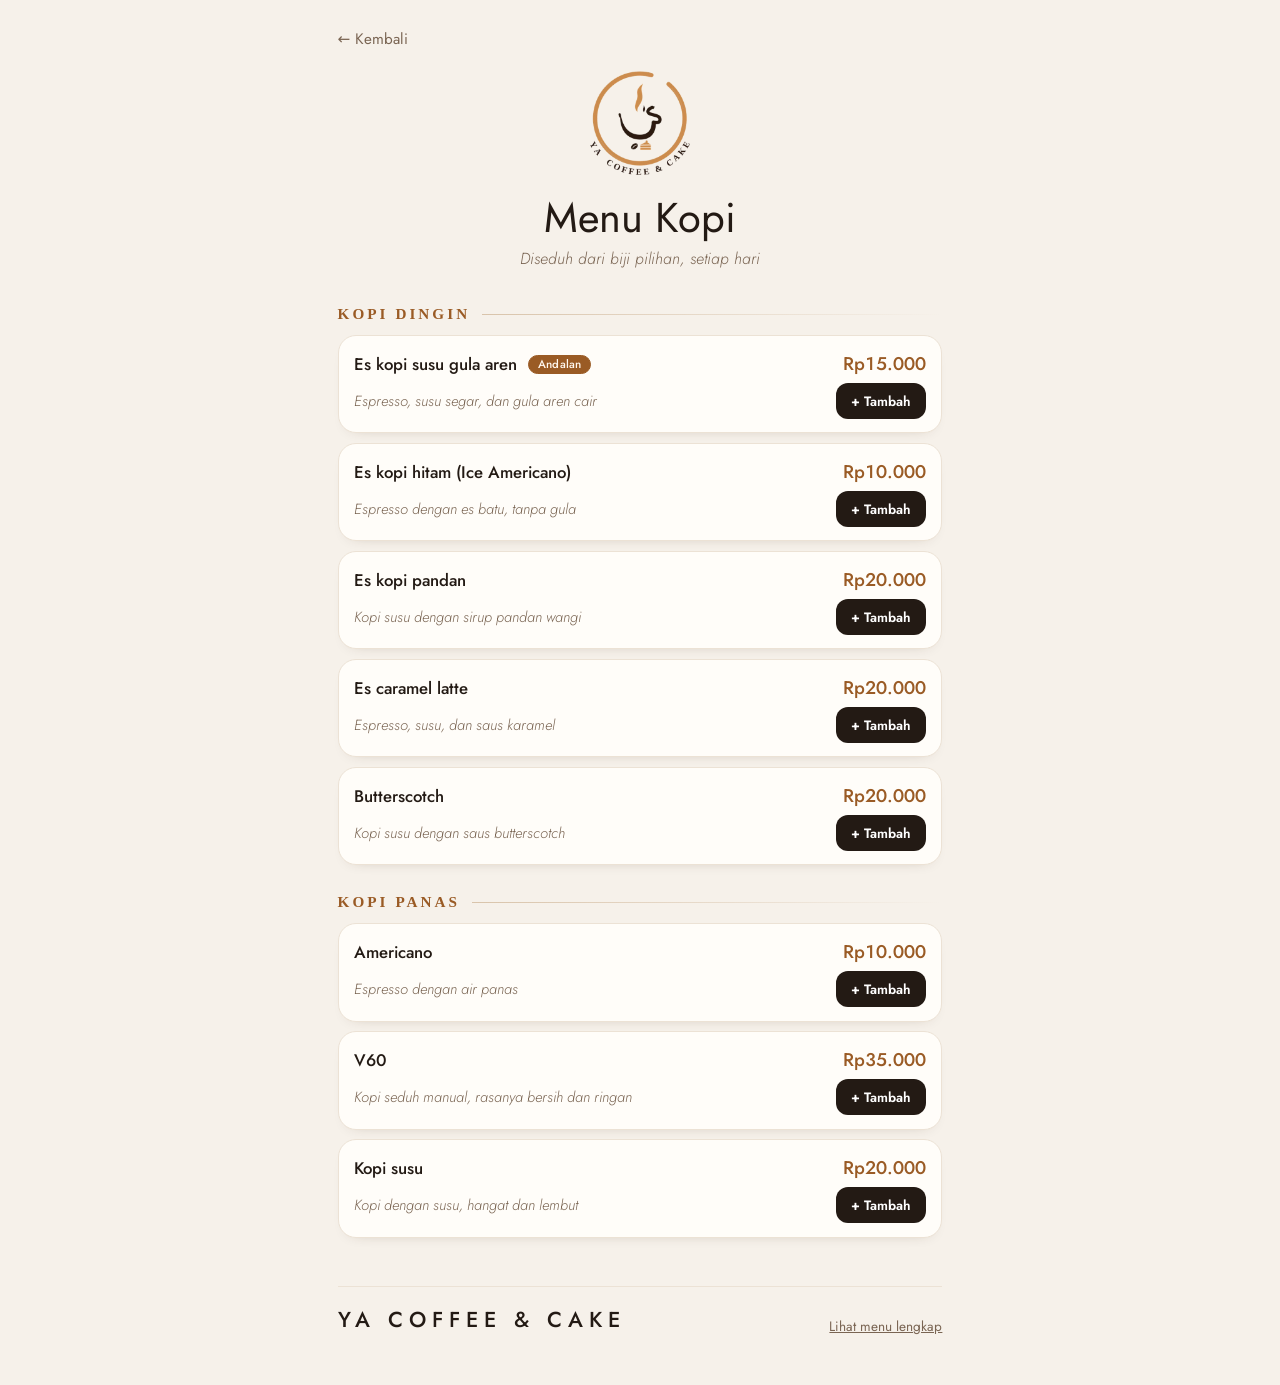
==== commit 746352be: "Add files via upload" ====
--- a/kopi.html
+++ b/kopi.html
@@ -202,6 +202,8 @@
     text-align: center; margin: 0 0 0.6rem; font-size: 1.05rem; color: #1d1a18;
   }
 </style>
+<script src="pesan-online.js"></script>
+<link rel="stylesheet" href="desain.css">
 </head>
 <body>
 <main class="halaman">
@@ -635,7 +637,7 @@
   }
 
   var url = YA_SHEET + (YA_SHEET.indexOf('?') < 0 ? '?' : '&') + 't=' + Date.now();
-  fetch(url).then(function (r) { if (!r.ok) throw r; return r.text(); })
+  (window.yaMenuHPP ? window.yaMenuHPP().catch(function () { return fetch(url).then(function (r) { if (!r.ok) throw r; return r.text(); }); }) : fetch(url).then(function (r) { if (!r.ok) throw r; return r.text(); }))
     .then(function (t) { var d = ambilData(t); if (d.length) susunMenu(d); })
     .catch(function () { /* gagal: menu bawaan tetap tampil */ });
 })();
--- a/desain.css
+++ b/desain.css
@@ -0,0 +1,106 @@
+/* =====================================================================
+   DESAIN "Modern hangat" — gabungan C (modern, tombol tebal, kartu) + A (huruf serif, krem-karamel)
+   Dipasang setelah gaya bawaan di setiap halaman, jadi cukup ubah file ini untuk mengganti tampilan.
+   ===================================================================== */
+:root {
+  --latar: #f6f1ea;
+  --kartu: #fffdf9;
+  --tinta: #231a14;
+  --tinta-redup: #7a6553;
+  --karamel: #9a5b25;
+  --karamel-tua: #7a4519;
+  --krem: #fff7ee;
+  --garis: #ece2d5;
+  --gelap: #231a14;
+}
+body { background: var(--latar); color: var(--tinta); }
+.halaman { padding-left: 1.1rem; padding-right: 1.1rem; }
+
+/* ---------- Judul kelompok menu: serif + garis karamel (gaya A) ---------- */
+main h2 {
+  display: flex; align-items: center; gap: 0.75rem;
+  font-family: var(--serif, "Cormorant Garamond", Georgia, serif);
+  font-weight: 700; font-size: 0.95rem; letter-spacing: 0.2em; text-transform: uppercase;
+  color: var(--karamel); margin: 1.6rem 0 0.6rem;
+}
+main h2::after { content: ""; flex: 1; height: 1px; background: linear-gradient(90deg, #d9c4ab, transparent); }
+
+/* ---------- Setiap menu jadi kartu (gaya C) ---------- */
+main ul { display: flex; flex-direction: column; gap: 0.6rem; }
+main ul li, .menu-tab li {
+  background: var(--kartu); border: 1px solid var(--garis); border-radius: 18px;
+  padding: 0.85rem 0.95rem; box-shadow: 0 6px 16px -14px rgba(60, 35, 15, 0.45);
+}
+main .nama { font-weight: 500; font-size: 1.05rem; color: var(--tinta); }
+.menu-tab .nama { font-size: 1.02rem; }
+main .harga { font-size: 1.15rem; color: var(--karamel); }
+main .ket { color: var(--tinta-redup); }
+main .andalan {
+  background: var(--karamel); color: var(--krem); border-color: var(--karamel);
+  font-weight: 500; letter-spacing: 0.02em;
+}
+li.ya-habis { opacity: 0.62; box-shadow: none; }
+/* Foto kecil di kartu (dipasang oleh pesan-online.js) */
+main li.yo-ada-foto { position: relative; padding-left: 5.2rem; min-height: 5.2rem; }
+main li .yo-thumb {
+  position: absolute; left: 0.75rem; top: 0.75rem; width: 3.8rem; height: 3.8rem;
+  object-fit: cover; border-radius: 14px; background: #efe5d8; cursor: pointer;
+}
+main li.ya-habis .yo-thumb { filter: grayscale(0.8); }
+main .habis { background: #f8dcd7; color: #8f2d22; }
+
+/* ---------- Tombol tambah: tebal & gelap (gaya C) ---------- */
+.ya-tambah, .menu-tab .ya-tambah {
+  background: var(--gelap); color: #fff; border: 0; font-weight: 600;
+  border-radius: 12px; padding: 0.35rem 0.95rem; min-height: 36px;
+}
+.ya-tambah:hover { background: var(--karamel); color: #fff; }
+.ya-kurang, .ya-plus { border-radius: 12px; border-color: var(--gelap); background: var(--gelap); }
+.ya-kurang { background: transparent; color: var(--gelap); }
+.ya-tambah:disabled, .ya-plus:disabled { opacity: 0.35; cursor: not-allowed; }
+
+/* ---------- Tab kategori ---------- */
+.tab-bar { background: var(--kartu); border: 1px solid var(--garis); box-shadow: 0 -10px 0 10px var(--latar); }
+.tab-penanda { background: var(--karamel); }
+.tab-bar button { font-weight: 500; }
+
+/* ---------- Status buka & alamat ---------- */
+#ya-status, .ya-peta { background: var(--kartu); border: 1px solid var(--garis); }
+
+/* ---------- Banner sapaan (dibuat oleh pesan-online.js di halaman menu) ---------- */
+.yo-hero {
+  background: var(--karamel); color: var(--krem); border-radius: 20px;
+  padding: 1rem 1.1rem; margin: 0 0 1.6rem; display: flex; flex-wrap: wrap; align-items: center; justify-content: space-between; gap: 0.6rem 0.75rem;
+}
+.yo-hero .yo-salam { font-size: 0.8rem; opacity: 0.85; }
+.yo-hero .yo-ajak { font-family: var(--serif, Georgia, serif); font-size: 1.45rem; font-weight: 700; line-height: 1.15; margin: 0.1rem 0 0; }
+.yo-hero .yo-pil { flex-shrink: 0; background: var(--krem); color: var(--karamel-tua); border-radius: 999px; padding: 0.35rem 0.8rem; font-size: 0.78rem; font-weight: 600; white-space: nowrap; }
+
+/* ---------- Halaman depan ---------- */
+#ya-sapa {
+  background: var(--karamel); color: var(--krem); border-radius: 18px;
+  padding: 0.7rem 1rem; text-align: left;
+}
+#ya-sapa .sapa-teks, #ya-sapa .sapa-skrip { color: var(--krem) !important; }
+.item {
+  background: var(--kartu); border: 1px solid var(--garis); border-radius: 24px;
+  padding: 1.1rem 1.1rem 0.9rem; margin-bottom: 1rem; box-shadow: 0 10px 24px -20px rgba(60, 35, 15, 0.5);
+}
+.item h2 { display: block; font-size: clamp(1.7rem, 7vw, 2.1rem); letter-spacing: 0; text-transform: none; color: var(--tinta); margin: 0 0 0.4rem; line-height: 1.05; }
+.item h2::after { display: none; }
+.tombol {
+  background: var(--gelap) !important; color: #fff !important; border-radius: 16px !important;
+  padding: 0.95rem 1.4rem !important; font-weight: 600; border: 0 !important;
+}
+
+/* ---------- Bar pesanan & lembar pesanan ---------- */
+#ya-bar { border-radius: 16px; background: var(--gelap); }
+#ya-bar .ya-total { color: #f1c28f; }
+.ya-panel { background: var(--kartu); }
+.ya-opsi span { border-radius: 12px; }
+.ya-opsi input:checked + span { background: var(--gelap); border-color: var(--gelap); }
+.ya-kirim { background: var(--karamel); border-radius: 16px; font-weight: 600; }
+.ya-kirim:hover { background: var(--karamel-tua); }
+
+/* ---------- Kaki halaman ---------- */
+footer { border-top: 1px solid var(--garis); padding-top: 1.1rem; }
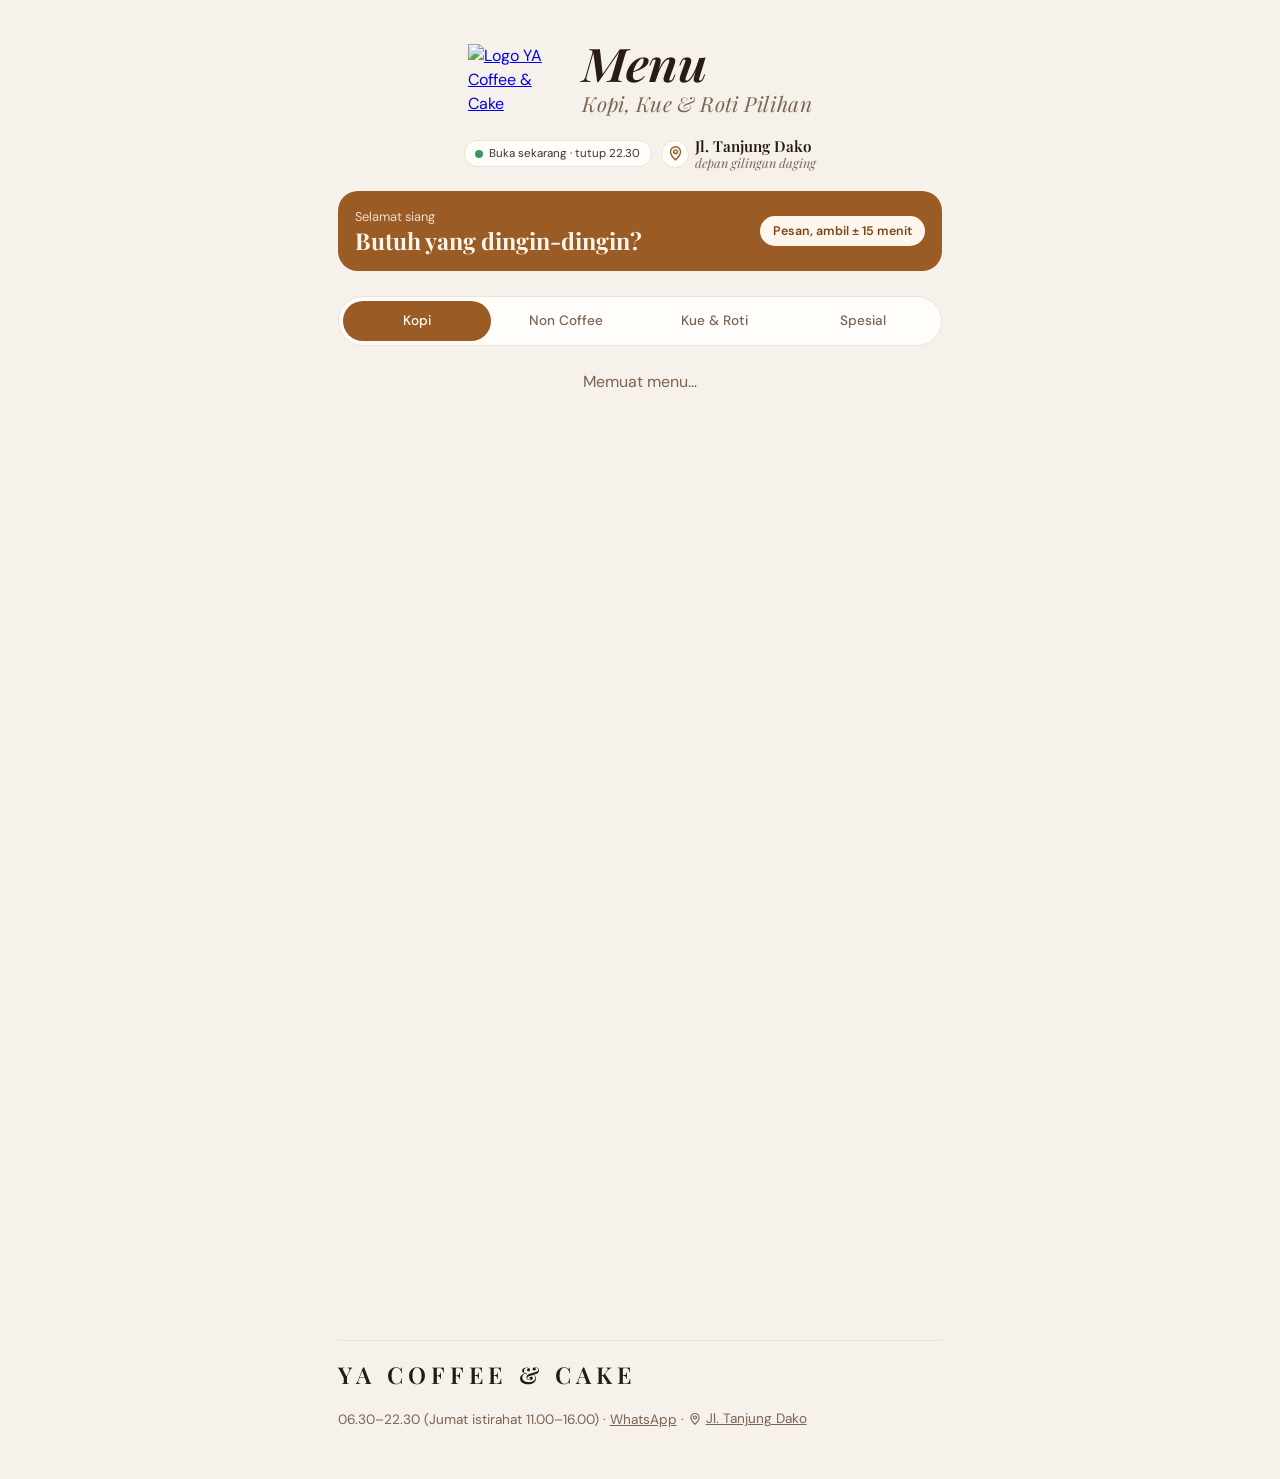
==== commit 09e3a579: "Add files via upload" ====
--- a/kopi.html
+++ b/kopi.html
@@ -1,646 +1,16 @@
-<!DOCTYPE html>
+<!doctype html>
 <html lang="id">
 <head>
-<meta charset="UTF-8">
-<meta name="viewport" content="width=device-width, initial-scale=1, viewport-fit=cover">
-<meta name="color-scheme" content="light">
-<title>Menu Kopi · YA Coffee &amp; Cake</title>
-<link rel="preconnect" href="https://fonts.googleapis.com">
-<link rel="preconnect" href="https://fonts.gstatic.com" crossorigin>
-<link href="https://fonts.googleapis.com/css2?family=Jost:ital,wght@0,300;0,400;0,500;1,300;1,400&display=swap" rel="stylesheet">
-<style>
-  :root {
-    --latar: #ecebe8;
-    --tinta: #1d1a18;
-    --tinta-redup: #5c5650;
-    --karamel: #9a5b25;
-    --garis: #d6d2cc;
-    padding-top: env(safe-area-inset-top, 0px);
-    padding-bottom: env(safe-area-inset-bottom, 0px);
-  }
-  * { box-sizing: border-box; }
-  body {
-    margin: 0;
-    background: var(--latar);
-    color: var(--tinta);
-    font-family: "Jost", "Segoe UI", system-ui, sans-serif;
-    line-height: 1.5;
-  }
-  .halaman { max-width: 40rem; margin: 0 auto; padding: 1.5rem 1.75rem 3rem; }
-
-  .kembali {
-    display: inline-block;
-    color: var(--tinta-redup);
-    text-decoration: none;
-    font-size: 0.95rem;
-    padding: 0.25rem 0;
-  }
-  .kembali:hover { color: var(--karamel); }
-  .kembali:focus-visible { outline: 3px solid var(--karamel); outline-offset: 3px; }
-
-  .logo { display: block; width: 100px; height: auto; margin: 1rem auto 1.25rem; }
-  h1 {
-    font-weight: 400;
-    font-size: clamp(2rem, 8vw, 2.6rem);
-    line-height: 1.1;
-    text-align: center;
-    margin: 0 0 0.4rem;
-  }
-  .sub { text-align: center; color: var(--tinta-redup); font-style: italic; font-weight: 300; margin: 0 0 2rem; }
-
-  h2 {
-    font-weight: 500;
-    font-size: 0.8rem;
-    letter-spacing: 0.22em;
-    text-transform: uppercase;
-    color: var(--tinta-redup);
-    margin: 2rem 0 0.25rem;
-  }
-  ul { list-style: none; margin: 0; padding: 0; }
-  li { padding: 0.9rem 0; border-bottom: 1px solid var(--garis); }
-  .baris { display: flex; justify-content: space-between; align-items: baseline; gap: 1rem; }
-  .nama { font-size: 1.15rem; }
-  .harga { font-weight: 500; color: var(--karamel); font-variant-numeric: tabular-nums; white-space: nowrap; }
-  .ket { margin: 0.15rem 0 0; font-style: italic; font-weight: 300; font-size: 0.92rem; color: var(--tinta-redup); }
-  .andalan {
-    display: inline-block;
-    margin-left: 0.4rem;
-    padding: 0 0.55rem;
-    border: 1px solid var(--karamel);
-    border-radius: 999px;
-    color: var(--karamel);
-    font-size: 0.72rem;
-    vertical-align: 0.15em;
-  }
-
-  footer {
-    margin-top: 3rem;
-    display: flex;
-    justify-content: space-between;
-    align-items: flex-end;
-    gap: 1rem;
-    flex-wrap: wrap;
-  }
-  .merek { font-weight: 500; font-size: 1.35rem; letter-spacing: 0.28em; text-transform: uppercase; margin: 0; }
-  .info { margin: 0; font-size: 0.85rem; color: var(--tinta-redup); }
-  .info a { color: inherit; }
-
-  /* Logo bisa diklik, kembali ke halaman utama */
-  .logo-link { display: block; width: fit-content; margin: 0 auto; border-radius: 50%; }
-  .logo-link .logo { transition: transform 0.3s ease; }
-  @media (hover: hover) { .logo-link:hover .logo { transform: scale(1.06); } }
-  .logo-link:focus-visible { outline: 3px solid #9a5b25; outline-offset: 4px; }
-  @media (prefers-reduced-motion: reduce) { .logo-link .logo { transition: none; } }
-
-  /* ===================================================
-     STATUS BUKA/TUTUP + PESAN LEWAT WHATSAPP
-     =================================================== */
-  #ya-status {
-    display: flex; width: fit-content; margin: 0 auto 1.5rem;
-    align-items: center; gap: 0.5rem;
-    padding: 0.35rem 0.95rem; border-radius: 999px;
-    font-size: 0.85rem; background: rgba(255, 255, 255, 0.65); color: #3b342e;
-  }
-  .ya-titik { width: 8px; height: 8px; border-radius: 50%; background: #a39b92; flex-shrink: 0; }
-  #ya-status.ya-buka .ya-titik { background: #2f9e5b; animation: ya-denyut 2.2s infinite; }
-  @keyframes ya-denyut {
-    0% { box-shadow: 0 0 0 0 rgba(47, 158, 91, 0.55); }
-    70%, 100% { box-shadow: 0 0 0 8px rgba(47, 158, 91, 0); }
-  }
-
-  .ya-ctl { display: inline-flex; align-items: center; gap: 0.3rem; flex-shrink: 0; }
-  .ya-tambah {
-    font: inherit; font-size: 0.85rem; font-weight: 500; color: #9a5b25;
-    background: transparent; border: 1.5px solid #9a5b25; border-radius: 999px;
-    padding: 0.3rem 0.9rem; min-height: 36px; cursor: pointer;
-  }
-  .ya-tambah:hover { background: #9a5b25; color: #fff; }
-  .ya-kurang, .ya-plus {
-    width: 34px; height: 34px; border-radius: 50%; cursor: pointer;
-    border: 1.5px solid #9a5b25; background: #9a5b25; color: #fff;
-    font: inherit; font-size: 1.15rem; line-height: 1; padding: 0;
-  }
-  .ya-kurang { background: transparent; color: #9a5b25; }
-  .ya-jml { min-width: 1.6rem; text-align: center; font-weight: 500; font-variant-numeric: tabular-nums; }
-  .ya-ctl button:focus-visible, #ya-bar:focus-visible, .ya-panel :focus-visible { outline: 3px solid #e2a564; outline-offset: 2px; }
-  .ya-bawah { display: flex; justify-content: space-between; align-items: center; gap: 1rem; margin-top: 0.35rem; }
-  .ya-bawah .ket { margin: 0; }
-  li.ya-polos { align-items: center; }
-  li.ya-polos > span:first-child { flex: 1; }
-
-  #ya-bar {
-    position: fixed; z-index: 50; left: 50%; transform: translateX(-50%);
-    bottom: calc(16px + env(safe-area-inset-bottom, 0px));
-    width: min(560px, calc(100% - 32px));
-    display: flex; justify-content: space-between; align-items: center; gap: 1rem;
-    padding: 0.95rem 1.3rem; border: 0; border-radius: 999px;
-    background: #1d1a18; color: #fff; font: inherit; font-weight: 500; cursor: pointer;
-    box-shadow: 0 14px 32px -12px rgba(0, 0, 0, 0.5);
-  }
-  #ya-bar[hidden] { display: none; }
-  #ya-bar .ya-total { color: #f1c28f; }
-  body.ya-ada { padding-bottom: 96px; }
-
-  #ya-lembar {
-    position: fixed; inset: 0; z-index: 60; background: rgba(20, 14, 10, 0.45);
-    display: flex; align-items: flex-end; justify-content: center;
-  }
-  #ya-lembar[hidden] { display: none; }
-  .ya-panel {
-    background: #fffdf9; color: #1d1a18; width: min(560px, 100%); max-height: 90vh; overflow: auto;
-    border-radius: 22px 22px 0 0; padding: 1.25rem 1.25rem calc(1.5rem + env(safe-area-inset-bottom, 0px));
-    font-family: "Jost", "Segoe UI", system-ui, sans-serif; line-height: 1.45;
-    animation: ya-naik 0.28s ease-out;
-  }
-  @keyframes ya-naik { from { transform: translateY(48px); opacity: 0; } }
-  .ya-kepala { display: flex; justify-content: space-between; align-items: center; margin-bottom: 0.25rem; }
-  .ya-judul { font-size: 1.3rem; font-weight: 500; margin: 0; }
-  .ya-tutup-btn { width: 40px; height: 40px; border: 0; border-radius: 50%; background: #f1ebe3; font-size: 1.3rem; cursor: pointer; color: inherit; }
-  .ya-info-tutup { background: #f6ece0; color: #7a4a1f; border-radius: 12px; padding: 0.7rem 0.9rem; font-size: 0.9rem; margin: 0.75rem 0 0; }
-  .ya-baris { display: grid; grid-template-columns: 1fr auto; align-items: center; gap: 0.1rem 1rem; padding: 0.8rem 0; border-bottom: 1px solid #ebe4da; }
-  .ya-nama { font-size: 1rem; }
-  .ya-sub { font-size: 0.85rem; color: #6b635b; grid-column: 1; }
-  .ya-jumlah { display: flex; justify-content: space-between; font-weight: 500; font-size: 1.05rem; padding: 0.9rem 0 0.25rem; }
-  .ya-jumlah span:last-child { color: #9a5b25; }
-  .ya-label { display: block; font-size: 0.85rem; color: #5c5650; margin: 1rem 0 0.35rem; }
-  .ya-panel input[type="text"], .ya-panel textarea {
-    width: 100%; box-sizing: border-box; font: inherit; font-size: 16px; color: inherit;
-    padding: 0.65rem 0.85rem; border: 1.5px solid #ddd6cc; border-radius: 12px; background: #fff;
-  }
-  .ya-panel textarea { resize: vertical; min-height: 64px; }
-  .ya-pilih { display: flex; gap: 0.5rem; flex-wrap: wrap; }
-  .ya-opsi { position: relative; }
-  .ya-opsi input { position: absolute; opacity: 0; pointer-events: none; }
-  .ya-opsi span { display: inline-block; padding: 0.5rem 1rem; border-radius: 999px; border: 1.5px solid #ddd6cc; cursor: pointer; font-size: 0.95rem; }
-  .ya-opsi input:checked + span { background: #1d1a18; border-color: #1d1a18; color: #fff; }
-  .ya-opsi input:focus-visible + span { outline: 3px solid #e2a564; outline-offset: 2px; }
-  #ya-meja-wrap[hidden] { display: none; }
-  .ya-kirim {
-    display: flex; justify-content: center; align-items: center; margin-top: 1.4rem;
-    padding: 1rem; border-radius: 999px; background: #1f8f4e; color: #fff;
-    font-weight: 500; font-size: 1.02rem; text-decoration: none;
-  }
-  .ya-kirim:hover { background: #18773f; }
-  .ya-kosongkan { display: block; margin: 0.9rem auto 0; background: none; border: 0; color: #8a8178; font: inherit; font-size: 0.85rem; text-decoration: underline; cursor: pointer; }
-  footer .info a { color: inherit; }
-  @media (prefers-reduced-motion: reduce) {
-    .ya-panel { animation: none; }
-    #ya-status.ya-buka .ya-titik { animation: none; }
-  }
-
-  /* ====== MENU HABIS + SAPAAN ====== */
-  .habis {
-    display: inline-block; margin-left: 0.4rem; padding: 0 0.55rem;
-    border-radius: 999px; background: #e3ddd5; color: #5f5850;
-    font-size: 0.72rem; font-weight: 500; vertical-align: 0.15em; white-space: nowrap;
-  }
-  li.ya-habis .nama, li.ya-habis > span:first-child, li.ya-habis .ket { color: #8f877e; }
-  li.ya-habis .harga { color: #a39b92; text-decoration: line-through; }
-  .item.ya-habis .harga { color: #a39b92; text-decoration: line-through; }
-  .item.ya-habis .foto { filter: grayscale(0.7) drop-shadow(0 14px 14px rgba(40, 25, 15, 0.18)); }
-  #ya-sapa {
-    text-align: center; margin: 0 0 0.6rem; font-size: 1.05rem; color: #1d1a18;
-  }
-</style>
-<script src="pesan-online.js"></script>
-<link rel="stylesheet" href="desain.css">
+<meta charset="utf-8">
+<meta name="viewport" content="width=device-width,initial-scale=1">
+<title>YA Coffee &amp; Cake</title>
+<!-- Halaman lama: sekarang semua menu ada di menu.html. Tautan / QR lama tetap diarahkan ke sana. -->
+<meta http-equiv="refresh" content="0; url=menu.html#kopi">
+<link rel="canonical" href="menu.html#kopi">
+<script>location.replace('menu.html#kopi');</script>
+<style>body{margin:0;font-family:system-ui,sans-serif;background:#f6f1ea;color:#3a2a1d;display:grid;place-items:center;min-height:100vh;text-align:center}a{color:#9a5b25}</style>
 </head>
 <body>
-<main class="halaman">
-
-  <a class="kembali" href="index.html">← Kembali</a>
-
-  <a class="logo-link" href="index.html" aria-label="Ke halaman utama"><img class="logo" src="[data-uri]" alt="Logo YA Coffee &amp; Cake"></a>
-  <h1>Menu Kopi</h1>
-  <p class="sub">Diseduh dari biji pilihan, setiap hari</p>
-
-  <!--
-    CARA MENGUBAH MENU:
-    satu menu = satu <li>...</li>. Salin untuk menambah, hapus untuk mengurangi.
-    Hapus <span class="andalan">Andalan</span> kalau bukan menu andalan.
-  -->
-
-  <div id="ya-menu" data-halaman="kopi">
-  <h2>Kopi dingin</h2>
-  <ul>
-    <li>
-      <div class="baris"><span class="nama">Es kopi susu gula aren <span class="andalan">Andalan</span></span><span class="harga">Rp15.000</span></div>
-      <p class="ket">Espresso, susu segar, dan gula aren cair</p>
-    </li>
-    <li>
-      <div class="baris"><span class="nama">Es kopi hitam (Ice Americano)</span><span class="harga">Rp10.000</span></div>
-      <p class="ket">Espresso dengan es batu, tanpa gula</p>
-    </li>
-    <li>
-      <div class="baris"><span class="nama">Es kopi pandan</span><span class="harga">Rp20.000</span></div>
-      <p class="ket">Kopi susu dengan sirup pandan wangi</p>
-    </li>
-    <li>
-      <div class="baris"><span class="nama">Es caramel latte</span><span class="harga">Rp20.000</span></div>
-      <p class="ket">Espresso, susu, dan saus karamel</p>
-    </li>
-    <li>
-      <div class="baris"><span class="nama">Butterscotch</span><span class="harga">Rp20.000</span></div>
-      <p class="ket">Kopi susu dengan saus butterscotch</p>
-    </li>
-  </ul>
-
-  <h2>Kopi panas</h2>
-  <ul>
-    <li>
-      <div class="baris"><span class="nama">Americano</span><span class="harga">Rp10.000</span></div>
-      <p class="ket">Espresso dengan air panas</p>
-    </li>
-    <li>
-      <div class="baris"><span class="nama">V60</span><span class="harga">Rp35.000</span></div>
-      <p class="ket">Kopi seduh manual, rasanya bersih dan ringan</p>
-    </li>
-    <li>
-      <div class="baris"><span class="nama">Kopi susu</span><span class="harga">Rp20.000</span></div>
-      <p class="ket">Kopi dengan susu, hangat dan lembut</p>
-    </li>
-  </ul>
-  </div>
-
-  <footer>
-    <p class="merek">YA Coffee &amp; Cake</p>
-    <p class="info"><a href="menu.html">Lihat menu lengkap</a></p>
-  </footer>
-
-</main>
-
-<!-- Tombol pesanan (muncul setelah pelanggan menambah menu) -->
-<button id="ya-bar" type="button" hidden></button>
-
-<!-- Lembar pesanan -->
-<div id="ya-lembar" hidden>
-  <div class="ya-panel" role="dialog" aria-modal="true" aria-labelledby="ya-judul">
-    <div class="ya-kepala">
-      <p class="ya-judul" id="ya-judul">Pesananmu</p>
-      <button class="ya-tutup-btn" type="button" aria-label="Tutup">×</button>
-    </div>
-    <p class="ya-info-tutup" id="ya-info-tutup" hidden></p>
-    <div id="ya-daftar"></div>
-    <div class="ya-jumlah"><span>Total</span><span id="ya-total"></span></div>
-
-    <label class="ya-label" for="ya-nama">Nama</label>
-    <input type="text" id="ya-nama" autocomplete="given-name" placeholder="Nama untuk pesanan">
-
-    <span class="ya-label">Pesanan untuk</span>
-    <div class="ya-pilih">
-      <label class="ya-opsi"><input type="radio" name="ya-cara" value="Makan di sini" checked><span>Makan di sini</span></label>
-      <label class="ya-opsi"><input type="radio" name="ya-cara" value="Bawa pulang"><span>Bawa pulang</span></label>
-    </div>
-    <div id="ya-meja-wrap">
-      <label class="ya-label" for="ya-meja">Nomor meja (kalau sudah duduk)</label>
-      <input type="text" id="ya-meja" inputmode="numeric" placeholder="Contoh: 4">
-    </div>
-
-    <label class="ya-label" for="ya-catatan">Catatan (opsional)</label>
-    <textarea id="ya-catatan" placeholder="Contoh: es sedikit, gula dikurangi"></textarea>
-
-    <a class="ya-kirim" id="ya-kirim" href="#" target="_blank" rel="noopener">Kirim pesanan lewat WhatsApp</a>
-    <button class="ya-kosongkan" type="button" id="ya-kosongkan">Kosongkan pesanan</button>
-  </div>
-</div>
-
-<script>
-/* ===================================================
-   PENGATURAN (boleh diubah)
-   =================================================== */
-var YA_WA    = '6285186171117';   // nomor WhatsApp (pakai 62, tanpa 0 di depan)
-var YA_BUKA  = '06:30';           // jam buka
-var YA_TUTUP = '22:30';           // jam tutup
-
-(function () {
-  var KEY = 'yaPesanan';
-  function keMenit(j) { var p = j.split(':'); return (+p[0]) * 60 + (+p[1]); }
-  function jamTeks(j) { return j.replace(':', '.'); }
-  var BUKA = keMenit(YA_BUKA), TUTUP = keMenit(YA_TUTUP);
-  function rp(n) { return 'Rp' + n.toLocaleString('id-ID'); }
-
-  /* ---------- Jam di Indonesia bagian barat (WIB) ---------- */
-  function menitSekarang() {
-    try {
-      var p = new Intl.DateTimeFormat('en-GB', { timeZone: 'Asia/Jakarta', hour: '2-digit', minute: '2-digit', hourCycle: 'h23' }).formatToParts(new Date());
-      var h = 0, m = 0;
-      p.forEach(function (x) { if (x.type === 'hour') h = +x.value; if (x.type === 'minute') m = +x.value; });
-      return h * 60 + m;
-    } catch (e) { var d = new Date(); return d.getHours() * 60 + d.getMinutes(); }
-  }
-  function status() {
-    var t = menitSekarang();
-    if (t >= BUKA && t < TUTUP) {
-      var sisa = TUTUP - t;
-      return { buka: true, teks: sisa <= 30 ? 'Buka · tutup ' + sisa + ' menit lagi' : 'Buka sekarang · tutup pukul ' + jamTeks(YA_TUTUP) };
-    }
-    return { buka: false, teks: 'Sedang tutup · buka ' + (t < BUKA ? 'hari ini' : 'besok') + ' pukul ' + jamTeks(YA_BUKA) };
-  }
-  function tampilStatus() {
-    var el = document.getElementById('ya-status');
-    if (!el) return;
-    var s = status();
-    el.className = s.buka ? 'ya-buka' : 'ya-tutup';
-    el.innerHTML = '<span class="ya-titik" aria-hidden="true"></span><span></span>';
-    el.lastChild.textContent = s.teks;
-  }
-  tampilStatus();
-  setInterval(tampilStatus, 60000);
-
-  /* ---------- Keranjang (tersimpan selama tab terbuka) ---------- */
-  var cart = {};
-  try { cart = JSON.parse(sessionStorage.getItem(KEY)) || {}; } catch (e) {}
-  function simpan() { try { sessionStorage.setItem(KEY, JSON.stringify(cart)); } catch (e) {} }
-  function ubah(nama, harga, d) {
-    var q = (cart[nama] ? cart[nama].q : 0) + d;
-    if (q <= 0) delete cart[nama]; else cart[nama] = { h: harga, q: q };
-    simpan(); gambarUlang();
-  }
-
-  function buatCtl(nama, harga) {
-    var ctl = document.createElement('div');
-    ctl.className = 'ya-ctl';
-    ctl.addEventListener('click', function (e) {
-      var b = e.target.closest('button'); if (!b) return;
-      ubah(nama, harga, b.classList.contains('ya-kurang') ? -1 : 1);
-      var fokus = ctl.querySelector(b.classList.contains('ya-kurang') && !cart[nama] ? '.ya-tambah' : '.' + b.className);
-      if (fokus) fokus.focus();
-    });
-    ctl.gambar = function () {
-      var q = cart[nama] ? cart[nama].q : 0;
-      ctl.innerHTML = q === 0
-        ? '<button type="button" class="ya-tambah">+ Tambah</button>'
-        : '<button type="button" class="ya-kurang">−</button><span class="ya-jml" aria-live="polite"></span><button type="button" class="ya-plus">+</button>';
-      ctl.querySelectorAll('button').forEach(function (b) {
-        b.setAttribute('aria-label', (b.classList.contains('ya-kurang') ? 'Kurangi ' : 'Tambah ') + nama);
-      });
-      if (q) ctl.querySelector('.ya-jml').textContent = q;
-    };
-    return ctl;
-  }
-
-  /* ---------- Pasang tombol "Tambah" di setiap menu ---------- */
-  var semuaCtl = [];
-  function pasang() {
-  semuaCtl = [];
-  document.querySelectorAll('main ul li').forEach(function (li) {
-    var hEl = li.querySelector('.harga'); if (!hEl) return;
-    var harga = parseInt(hEl.textContent.replace(/\D/g, ''), 10); if (!harga) return;
-    var nEl = li.querySelector('.nama') || li.querySelector('span');
-    var salin = nEl.cloneNode(true);
-    salin.querySelectorAll('.andalan, .favorit, .habis').forEach(function (x) { x.remove(); });
-    var nama = salin.textContent.replace(/\s+/g, ' ').trim();
-    if (li.classList.contains('ya-habis')) { if (cart[nama]) { delete cart[nama]; simpan(); } return; }
-    if (cart[nama] && cart[nama].h !== harga) { cart[nama].h = harga; simpan(); }
-    if (li.querySelector('.ya-ctl')) return;
-    var ctl = buatCtl(nama, harga);
-    if (li.querySelector('.baris')) {
-      var bawah = document.createElement('div'); bawah.className = 'ya-bawah';
-      var ket = li.querySelector('.ket');
-      if (ket) bawah.appendChild(ket); else bawah.appendChild(document.createElement('span'));
-      bawah.appendChild(ctl); li.appendChild(bawah);
-    } else { li.classList.add('ya-polos'); li.appendChild(ctl); }
-    semuaCtl.push(ctl);
-  });
-  }
-  pasang();
-  // Dipanggil lagi setelah menu dari Google Sheets selesai dimuat
-  window.yaPasang = function () { pasang(); gambarUlang(); };
-
-  var bar = document.getElementById('ya-bar');
-  var lembar = document.getElementById('ya-lembar');
-  var daftar = document.getElementById('ya-daftar');
-  var kirim = document.getElementById('ya-kirim');
-
-  function hitung() {
-    var n = 0, total = 0;
-    Object.keys(cart).forEach(function (k) { n += cart[k].q; total += cart[k].q * cart[k].h; });
-    return { n: n, total: total };
-  }
-
-  function gambarUlang() {
-    semuaCtl.forEach(function (c) { c.gambar(); });
-    var h = hitung();
-    bar.hidden = h.n === 0;
-    document.body.classList.toggle('ya-ada', h.n > 0);
-    bar.innerHTML = '<span>' + h.n + ' item · <span class="ya-total">' + rp(h.total) + '</span></span><span>Lihat pesanan →</span>';
-    if (!lembar.hidden) gambarLembar();
-  }
-
-  function gambarLembar() {
-    var h = hitung();
-    if (h.n === 0) { tutupLembar(); return; }
-    daftar.innerHTML = '';
-    Object.keys(cart).forEach(function (nama) {
-      var it = cart[nama];
-      var row = document.createElement('div'); row.className = 'ya-baris';
-      var n = document.createElement('div'); n.className = 'ya-nama'; n.textContent = nama;
-      var ctl = buatCtl(nama, it.h); ctl.gambar(); ctl.style.gridRow = 'span 2';
-      var s = document.createElement('div'); s.className = 'ya-sub'; s.textContent = it.q + ' × ' + rp(it.h) + ' = ' + rp(it.q * it.h);
-      row.appendChild(n); row.appendChild(ctl); row.appendChild(s);
-      daftar.appendChild(row);
-    });
-    document.getElementById('ya-total').textContent = rp(h.total);
-    var st = status(), info = document.getElementById('ya-info-tutup');
-    info.hidden = st.buka;
-    info.textContent = 'Kedai sedang tutup. Pesananmu tetap terkirim dan akan kami balas saat buka pukul ' + jamTeks(YA_BUKA) + '.';
-  }
-
-  var pemicu = null;
-  function bukaLembar() {
-    pemicu = document.activeElement;
-    lembar.hidden = false; document.body.style.overflow = 'hidden';
-    gambarLembar(); lembar.querySelector('.ya-tutup-btn').focus();
-  }
-  function tutupLembar() {
-    lembar.hidden = true; document.body.style.overflow = '';
-    if (pemicu && pemicu.focus && !bar.hidden) pemicu.focus();
-  }
-
-  bar.addEventListener('click', bukaLembar);
-  lembar.querySelector('.ya-tutup-btn').addEventListener('click', tutupLembar);
-  lembar.addEventListener('click', function (e) { if (e.target === lembar) tutupLembar(); });
-  document.addEventListener('keydown', function (e) { if (e.key === 'Escape' && !lembar.hidden) tutupLembar(); });
-
-  // Nomor meja hanya untuk "Makan di sini"
-  lembar.querySelectorAll('input[name="ya-cara"]').forEach(function (r) {
-    r.addEventListener('change', function () {
-      document.getElementById('ya-meja-wrap').hidden = r.value !== 'Makan di sini' || !r.checked;
-    });
-  });
-
-  // Ingat nama pelanggan selama tab terbuka
-  var namaEl = document.getElementById('ya-nama');
-  try { namaEl.value = sessionStorage.getItem('yaNama') || ''; } catch (e) {}
-  namaEl.addEventListener('input', function () { try { sessionStorage.setItem('yaNama', namaEl.value); } catch (e) {} });
-
-  // Susun pesan WhatsApp tepat sebelum dikirim
-  kirim.addEventListener('click', function () {
-    var h = hitung();
-    var baris = ['Halo YA Coffee & Cake, saya mau pesan:', ''];
-    Object.keys(cart).forEach(function (nama) {
-      baris.push(cart[nama].q + 'x ' + nama + ' — ' + rp(cart[nama].q * cart[nama].h));
-    });
-    baris.push('', 'Total: ' + rp(h.total));
-    var nama = namaEl.value.trim();
-    if (nama) baris.push('Nama: ' + nama);
-    var cara = lembar.querySelector('input[name="ya-cara"]:checked').value;
-    var meja = document.getElementById('ya-meja').value.trim();
-    baris.push(cara + (cara === 'Makan di sini' && meja ? ', meja ' + meja : ''));
-    var cat = document.getElementById('ya-catatan').value.trim();
-    if (cat) baris.push('Catatan: ' + cat);
-    kirim.href = 'https://wa.me/' + YA_WA + '?text=' + encodeURIComponent(baris.join('\n'));
-  });
-
-  document.getElementById('ya-kosongkan').addEventListener('click', function () {
-    cart = {}; simpan(); gambarUlang(); tutupLembar();
-  });
-
-  gambarUlang();
-})();
-</script>
-
-<script>
-/* ===================================================
-   MENU DARI GOOGLE SHEETS
-   Tempel tautan CSV dari "Publikasikan ke web" di antara tanda kutip.
-   Kalau kosong atau gagal dimuat, menu yang tertulis di file ini yang tampil.
-   =================================================== */
-var YA_SHEET = 'https://docs.google.com/spreadsheets/d/e/2PACX-1vQsOLSZKUcKFPdyYLq6pPIkZIhB8BOPN4JAHyvYdrIQxeJjs_VNKQwF5mA3CpvPQ_IzkK76TggkqR0T/pub?gid=1622267089&single=true&output=csv';
-
-(function () {
-  /* ---------- Sapaan sesuai jam (WIB) ---------- */
-  var sapa = document.getElementById('ya-sapa');
-  if (sapa) {
-    var jam = new Date().getHours();
-    try { jam = +new Intl.DateTimeFormat('en-GB', { timeZone: 'Asia/Jakarta', hour: '2-digit', hourCycle: 'h23' }).format(new Date()); } catch (e) {}
-    sapa.textContent =
-      jam >= 4 && jam < 11 ? 'Selamat pagi. Kopi pertama hari ini?' :
-      jam >= 11 && jam < 15 ? 'Selamat siang. Butuh yang dingin-dingin?' :
-      jam >= 15 && jam < 18 ? 'Selamat sore. Saatnya ngopi dan ngemil.' :
-                              'Selamat malam. Masih sempat secangkir lagi.';
-  }
-
-  if (!YA_SHEET) return;
-
-  function rp(n) { return 'Rp' + n.toLocaleString('id-ID'); }
-  function ya(v) { return /^(true|ya|y|x|1|v|✓|habis|andalan)$/i.test((v || '').trim()); }
-  function el(tag, cls, teks) { var e = document.createElement(tag); if (cls) e.className = cls; if (teks != null) e.textContent = teks; return e; }
-
-  function bacaCSV(t) {
-    var baris = [], kol = [], sel = '', kutip = false;
-    for (var i = 0; i < t.length; i++) {
-      var c = t[i];
-      if (kutip) {
-        if (c === '"') { if (t[i + 1] === '"') { sel += '"'; i++; } else kutip = false; }
-        else sel += c;
-      } else if (c === '"') kutip = true;
-      else if (c === ',') { kol.push(sel); sel = ''; }
-      else if (c === '\n' || c === '\r') {
-        if (c === '\r' && t[i + 1] === '\n') i++;
-        kol.push(sel); baris.push(kol); kol = []; sel = '';
-      } else sel += c;
-    }
-    if (sel || kol.length) { kol.push(sel); baris.push(kol); }
-    return baris;
-  }
-
-  function halamanDari(v) {
-    v = (v || '').trim().toLowerCase();
-    if (v.indexOf('kue') === 0 || v.indexOf('roti') === 0) return 'kue';
-    if (v.indexOf('spesial') === 0) return 'spesial';
-    if (v.indexOf('kopi') === 0) return 'kopi';
-    return v || 'lainnya';
-  }
-
-  function ambilData(teks) {
-    var b = bacaCSV(teks); if (b.length < 2) return [];
-    var kepala = b[0].map(function (h) { return h.trim().toLowerCase(); });
-    function idx(n) { return kepala.indexOf(n); }
-    var iH = idx('halaman'), iK = idx('kategori'), iN = idx('nama'), iP = idx('harga'),
-        iKet = idx('keterangan'), iA = idx('andalan'), iX = idx('habis');
-    return b.slice(1).map(function (r) {
-      return {
-        halaman: halamanDari(r[iH]), kategori: (r[iK] || '').trim(), nama: (r[iN] || '').trim(),
-        harga: parseInt((r[iP] || '').replace(/\D/g, ''), 10) || 0, ket: (r[iKet] || '').trim(),
-        andalan: ya(r[iA]), habis: ya(r[iX])
-      };
-    }).filter(function (m) { return m.nama && m.harga; });
-  }
-
-  function kelompok(daftar, kunci) {
-    var urut = [], isi = {};
-    daftar.forEach(function (m) { var k = kunci(m); if (!isi[k]) { isi[k] = []; urut.push(k); } isi[k].push(m); });
-    return urut.map(function (k) { return { judul: k, menu: isi[k] }; });
-  }
-
-  /* Gaya halaman Kopi / Kue / Spesial */
-  function itemDaftar(m) {
-    var li = el('li'); if (m.habis) li.className = 'ya-habis';
-    var baris = el('div', 'baris'), nama = el('span', 'nama', m.nama + ' ');
-    if (m.andalan) nama.appendChild(el('span', 'andalan', 'Andalan'));
-    if (m.habis) nama.appendChild(el('span', 'habis', 'Habis hari ini'));
-    baris.appendChild(nama); baris.appendChild(el('span', 'harga', rp(m.harga)));
-    li.appendChild(baris);
-    if (m.ket) li.appendChild(el('p', 'ket', m.ket));
-    return li;
-  }
-  /* Gaya halaman Menu lengkap */
-  function itemKartu(m) {
-    var li = el('li'); if (m.habis) li.className = 'ya-habis';
-    var nama = el('span', null, m.nama);
-    if (m.habis) nama.appendChild(el('span', 'habis', 'Habis hari ini'));
-    li.appendChild(nama); li.appendChild(el('span', 'harga', rp(m.harga)));
-    return li;
-  }
-
-  var JUDUL = { kopi: 'Kopi', lainnya: 'Bukan kopi', kue: 'Kue & roti', spesial: 'Spesial bulan ini' };
-  var URUT = ['kopi', 'lainnya', 'kue', 'spesial'];
-
-  function susunMenu(data) {
-    var wadah = document.getElementById('ya-menu');
-    if (wadah) {
-      var hal = wadah.getAttribute('data-halaman');
-      if (hal === 'semua') {
-        var kel = kelompok(data, function (m) { return m.halaman; });
-        kel.sort(function (a, b) { var x = URUT.indexOf(a.judul), y = URUT.indexOf(b.judul); return (x < 0 ? 99 : x) - (y < 0 ? 99 : y); });
-        wadah.innerHTML = '';
-        kel.forEach(function (g) {
-          var sec = el('section'), h2 = el('h2'), judul = JUDUL[g.judul] || (g.judul.charAt(0).toUpperCase() + g.judul.slice(1));
-          if (g.judul === 'spesial') h2.appendChild(el('span', 'pil', judul)); else h2.textContent = judul;
-          var ul = el('ul'); g.menu.forEach(function (m) { ul.appendChild(itemKartu(m)); });
-          sec.appendChild(h2); sec.appendChild(ul); wadah.appendChild(sec);
-        });
-      } else {
-        var milik = data.filter(function (m) { return m.halaman === hal; });
-        if (milik.length) {
-          wadah.innerHTML = '';
-          kelompok(milik, function (m) { return m.kategori || 'Menu'; }).forEach(function (g) {
-            wadah.appendChild(el('h2', null, g.judul));
-            var ul = el('ul'); g.menu.forEach(function (m) { ul.appendChild(itemDaftar(m)); });
-            wadah.appendChild(ul);
-          });
-        }
-      }
-    }
-    /* Menu andalan di halaman depan */
-    document.querySelectorAll('[data-menu]').forEach(function (sec) {
-      var cari = sec.getAttribute('data-menu').toLowerCase();
-      var m = data.filter(function (x) { return x.nama.toLowerCase() === cari; })[0];
-      if (!m) return;
-      var h = sec.querySelector('.harga'); if (h) h.textContent = rp(m.harga);
-      sec.classList.toggle('ya-habis', m.habis);
-      var lama = sec.querySelector('.habis'); if (lama) lama.remove();
-      if (m.habis && h) h.insertAdjacentElement('afterend', el('p', 'habis', 'Habis hari ini'));
-    });
-    if (window.yaPasang) window.yaPasang();
-  }
-
-  var url = YA_SHEET + (YA_SHEET.indexOf('?') < 0 ? '?' : '&') + 't=' + Date.now();
-  (window.yaMenuHPP ? window.yaMenuHPP().catch(function () { return fetch(url).then(function (r) { if (!r.ok) throw r; return r.text(); }); }) : fetch(url).then(function (r) { if (!r.ok) throw r; return r.text(); }))
-    .then(function (t) { var d = ambilData(t); if (d.length) susunMenu(d); })
-    .catch(function () { /* gagal: menu bawaan tetap tampil */ });
-})();
-</script>
+<p>Menu kami sudah pindah. <a href="menu.html#kopi">Buka menu</a></p>
 </body>
-</html>
+</html>
